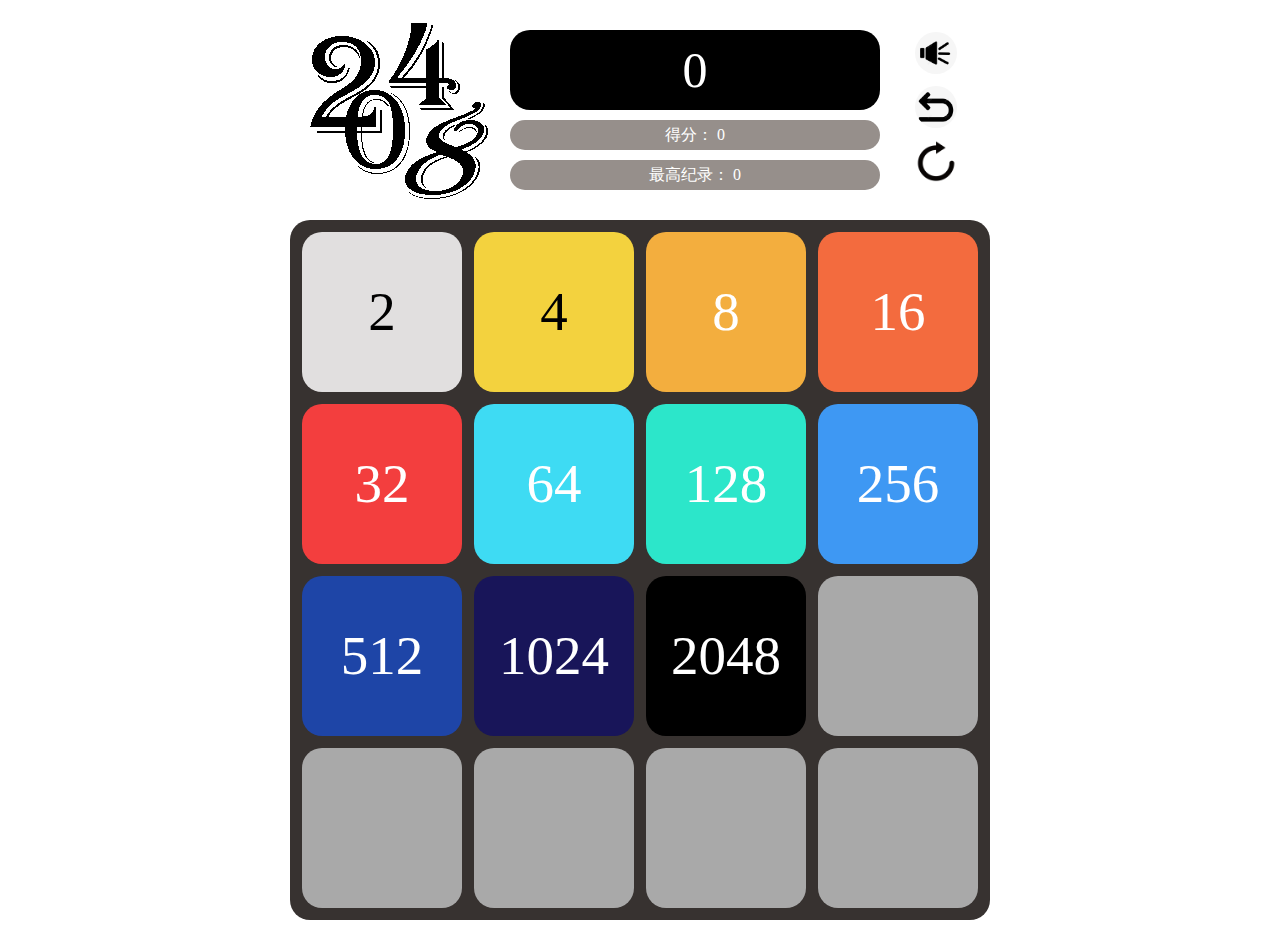
==== codes/main.html @ a8646d78 "Outline" ====
<!DOCTYPE html>
<html lang="en">
<head>
    <meta charset="UTF-8">
    <meta http-equiv="X-UA-Compatible" content="IE=edge">
    <meta name="viewport" content="width=device-width, initial-scale=1.0">
    <title>My2048</title>
    <link rel="stylesheet" href="./style.css">
    <script src="https://cdn.bootcdn.net/ajax/libs/jquery/1.9.1/jquery.min.js"></script>
    <script src="./logic.js"></script>
</head>
<body>
    <header>
        <div id="left"></div>
        <div id="right">
            <div id="right-l">
                <p id="time">0</p>
                <p>
                    得分：
                    <span>0</span>
                </p>
                <p>
                    最高纪录：
                    <span>0</span>
                </p>
            </div>
            <div id="right-r">
                <a href="javascript:mutedSwitch()" id="music"></a>
                <a href="javascript:escape()" id="escape"></a>
                <a href="javascript:restart()" id="restart"></a>
            </div>
        </div>
    </header>
    <div id="main">
        <div class="c2">2</div>
        <div class="c4">4</div>
        <div class="c8">8</div>
        <div class="c16">16</div>
        <div class="c32">32</div>
        <div class="c64">64</div>
        <div class="c128">128</div>
        <div class="c256">256</div>
        <div class="c512">512</div>
        <div class="c1024">1024</div>
        <div class="c2048">2048</div>
        <div></div>
        <div></div>
        <div></div>
        <div></div>
        <div></div>
    </div>
</body>
</html>
---- codes/style.css ----
header{
    width: 700px;
    height :200px;
    /* border: 1px solid black; */
    margin: 10px auto;
}
header #left{
    width:200px;
    height: 180px;
    /* border: 1px solid black; */
    margin: 10px;
    float: left;
    background-image: url('../imgs/logo.png');
}
header #right{
    width:470px;
    height: 180px;
    /* border: 1px solid black; */
    margin-top: 10px;
    float: left;
}
#right #right-l{
    width:370px;
    height: 180px;
    /* border: 1px solid black; */
    float: left;
}
#right p{
    width:370px;
    height: 30px;
    /* border: 1px solid black; */
    border-radius: 20px;
    background-color:rgb(150, 143, 139);

    margin-top: 10px;
    margin-bottom: 0px;

    line-height: 30px;
    text-align: center;
    color: white;
}
#right #time{
    height: 80px;
    line-height: 80px;
    font-size: 50px;
    background-color: black;
}
#right #right-r{
    width:80px;
    height: 180px;
    /* border: 1px solid black; */
    float: left;
    margin-left: 10px;
}
#right #right-r a{
    display: block;
    width: 42px;
    height:42px;
    /* border: 1px solid black; */
    border-radius: 50%;
    margin-top: 12px;
    margin-left: 25px;
}
#music{
    background-image: url('../imgs/音量.png');
    background-size: cover;
}
#escape{
    background-image: url('../imgs/撤回.jpg');
    background-size: cover;
}
#restart{
    background-image: url('../imgs/刷新.jpg');
    background-size: cover;
}
#main{
    width:700px;
    height: 700px;
    border-radius: 20px;
    background-color:rgb(55, 50, 48);
    margin-left: auto;
    margin-right: auto;
}
#main div{
    width:160px;
    height: 160px;
    border-radius: 20px;
    background-color: darkgrey;
    
    float: left;
    margin-top: 12px;
    margin-left: 12px;

    text-align: center;
    font-size: 55px;
    line-height: 160px;
}
#main .c2{
    background-color:rgb(225, 223, 223);
    color: black;
}
#main .c4{
    background-color:rgb(243, 210, 62);
    color: black;
}
#main .c8{
    background-color:rgb(243, 174, 62);
    color: white;
}
#main .c16{
    background-color:rgb(243, 107, 62);
    color: white;
}
#main .c32{
    background-color:rgb(243, 62, 62);
    color: white;
}
#main .c64{
    background-color:rgb(62, 219, 243);
    color: white;
}
#main .c128{
    background-color:rgb(44, 230, 202);
    color: white;
}
#main .c256{
    background-color:rgb(62, 152, 243);
    color: white;
}
#main .c512{
    background-color:rgb(30, 69, 167);
    color: white;
}
#main .c1024{
    background-color:rgb(24, 21, 89);
    color: white;
}
#main .c2048{
    background-color:rgb(0, 0, 0);
    color: white;
}
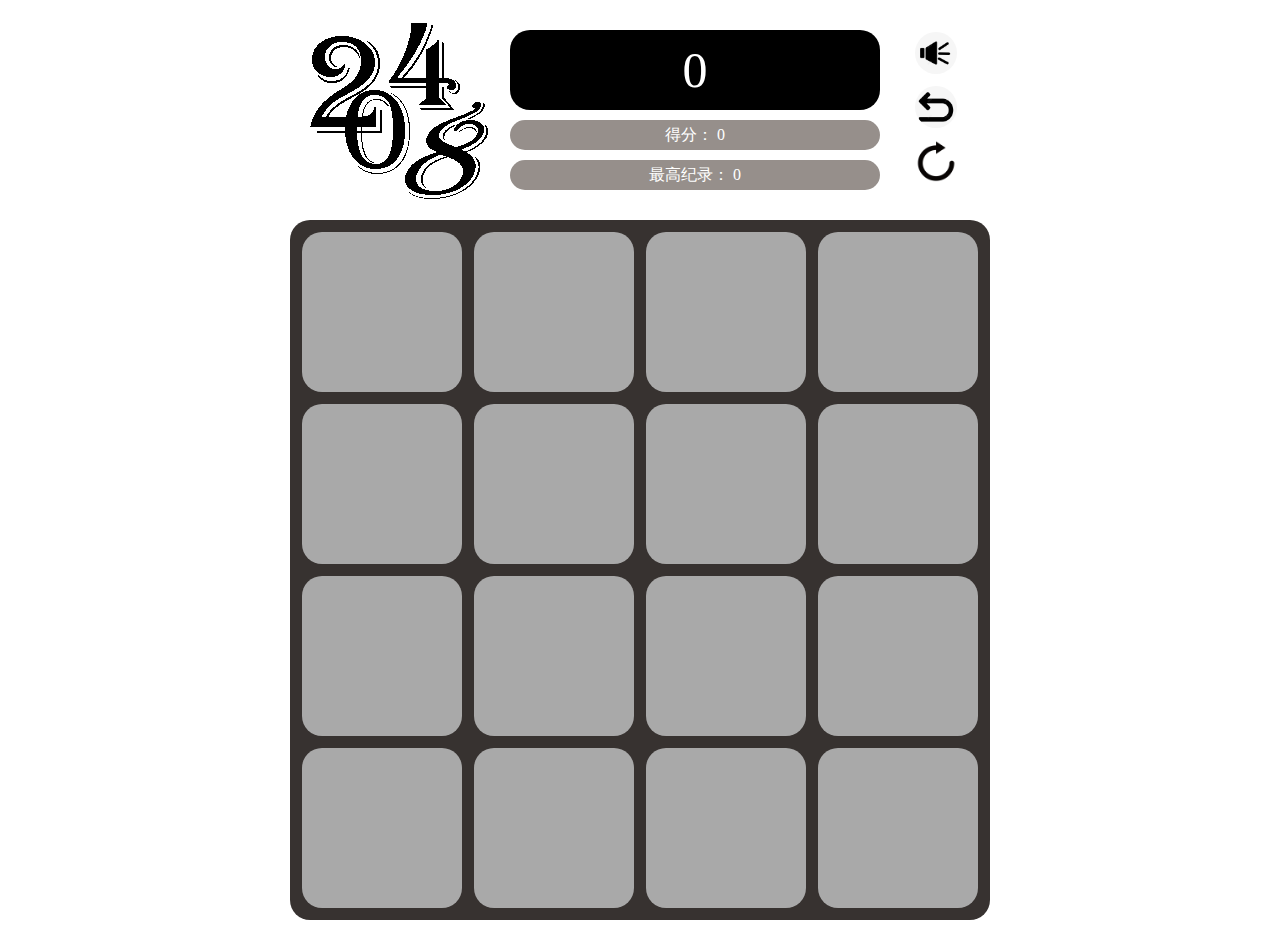
==== commit c3a2c3be: "Completed" ====
--- a/codes/main.html
+++ b/codes/main.html
@@ -6,7 +6,7 @@
     <meta name="viewport" content="width=device-width, initial-scale=1.0">
     <title>My2048</title>
     <link rel="stylesheet" href="./style.css">
-    <script src="https://cdn.bootcdn.net/ajax/libs/jquery/1.9.1/jquery.min.js"></script>
+    <script src="http://libs.baidu.com/jquery/1.10.2/jquery.min.js"></script>
     <script src="./logic.js"></script>
 </head>
 <body>
@@ -17,11 +17,11 @@
                 <p id="time">0</p>
                 <p>
                     得分：
-                    <span>0</span>
+                    <span id="score">0</span>
                 </p>
                 <p>
                     最高纪录：
-                    <span>0</span>
+                    <span id="highestScore">0</span>
                 </p>
             </div>
             <div id="right-r">
@@ -32,22 +32,23 @@
         </div>
     </header>
     <div id="main">
-        <div class="c2">2</div>
-        <div class="c4">4</div>
-        <div class="c8">8</div>
-        <div class="c16">16</div>
-        <div class="c32">32</div>
-        <div class="c64">64</div>
-        <div class="c128">128</div>
-        <div class="c256">256</div>
-        <div class="c512">512</div>
-        <div class="c1024">1024</div>
-        <div class="c2048">2048</div>
+        <div></div>
+        <div></div>
+        <div></div>
+        <div></div>
+        <div></div>
+        <div></div>
+        <div></div>
+        <div></div>
+        <div></div>
+        <div></div>
+        <div></div>
         <div></div>
         <div></div>
         <div></div>
         <div></div>
         <div></div>
     </div>
+    <audio id="sound" src="../audios/音效.wav"></audio>
 </body>
 </html>